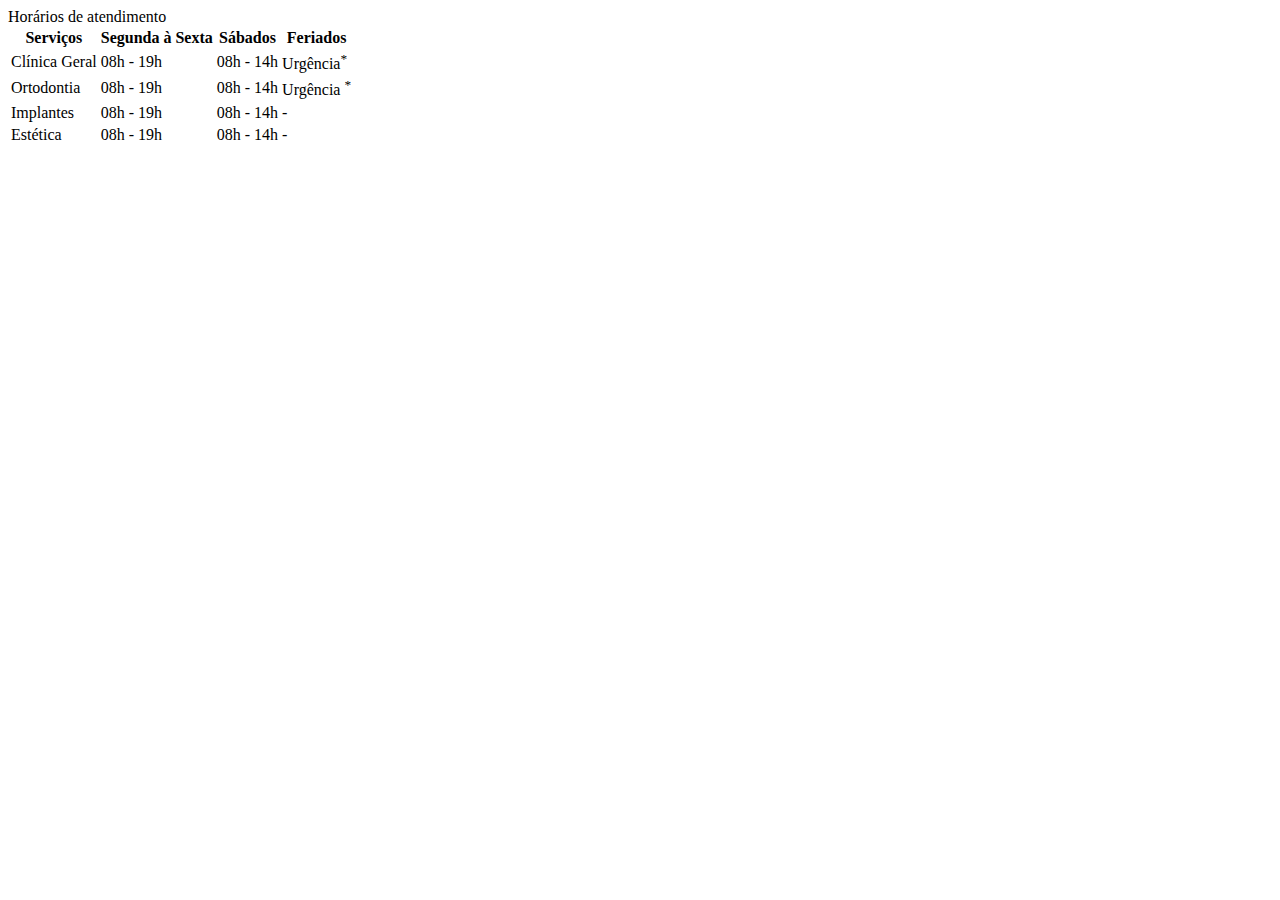
==== atendimento.html @ db996b61 "add atendimento.html and modify index.html" ====
<!DOCTYPE html>
<html lang="en">
<head>
   <meta charset="UTF-8">
   <meta http-equiv="X-UA-Compatible" content="IE=edge">
   <meta name="viewport" content="width=device-width, initial-scale=1.0">
   <title>Document</title>
</head>
<body>
   <table>
      <thead>
        Horários de atendimento
      </thead>

      <tbody>
        <tr>
          <th class="border-right">Serviços</th>
          <th class="border-right">Segunda à Sexta</th>
          <th class="border-right">Sábados</th>
          <th>Feriados</th>
        </tr>

        <tr>
          <td>Clínica Geral</td>
          <td>08h - 19h</td>
          <td>08h - 14h</td>
          <td>Urgência<sup>*</sup></td>
        </tr>

        <tr>
          <td>Ortodontia</td>
          <td>08h - 19h</td>
          <td>08h - 14h</td>
          <td>Urgência <sup>*</sup></td>
        </tr>

        <tr>
          <td>Implantes</td>
          <td>08h - 19h</td>
          <td>08h - 14h</td>
          <td>-</td>
        </tr>

        <tr>
          <td>Estética</td>
          <td>08h - 19h</td>
          <td>08h - 14h</td>
          <td>-</td>
        </tr>
      </tbody>
    </table>
</body>
</html>
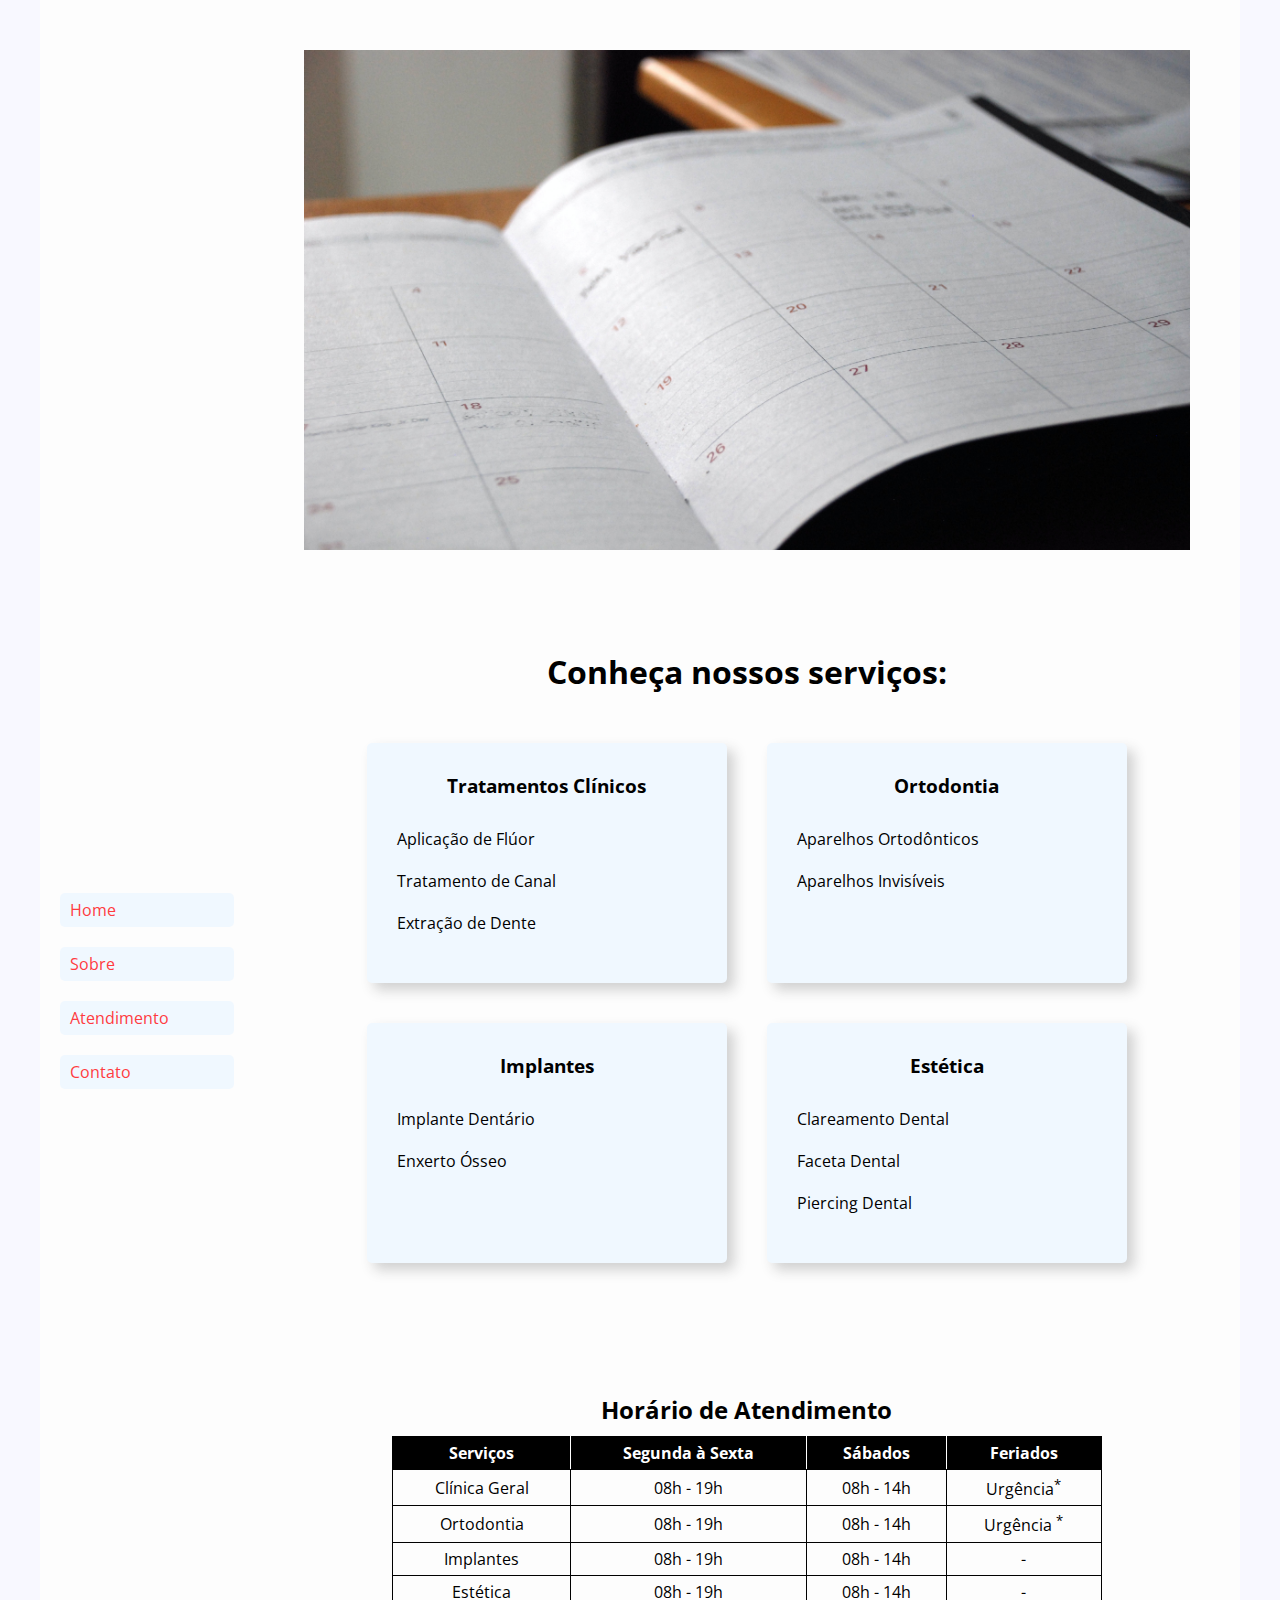
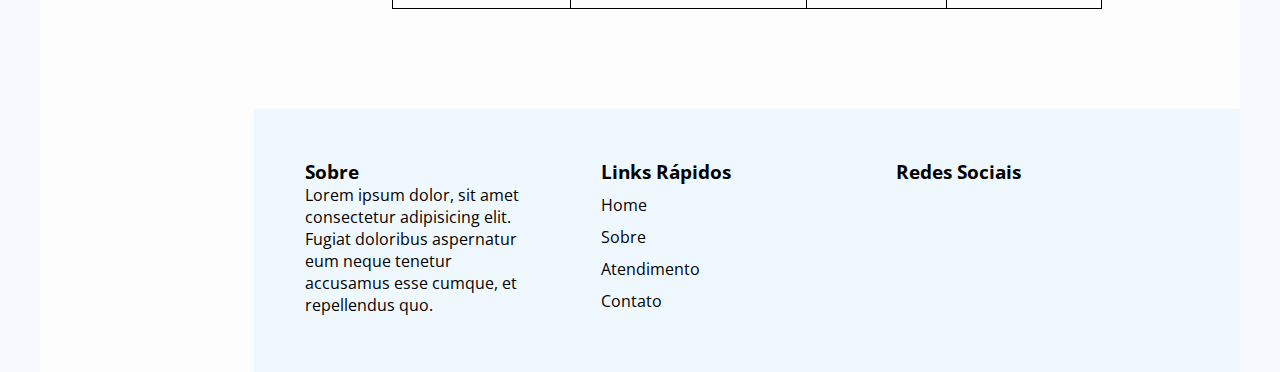
==== commit dc4c0d67: "add new images, sobre.html and modify style.css" ====
--- a/atendimento.html
+++ b/atendimento.html
@@ -1,53 +1,147 @@
 <!DOCTYPE html>
 <html lang="en">
-<head>
-   <meta charset="UTF-8">
-   <meta http-equiv="X-UA-Compatible" content="IE=edge">
-   <meta name="viewport" content="width=device-width, initial-scale=1.0">
-   <title>Document</title>
-</head>
-<body>
-   <table>
-      <thead>
-        Horários de atendimento
-      </thead>
+  <head>
+    <meta charset="UTF-8" />
+    <meta http-equiv="X-UA-Compatible" content="IE=edge" />
+    <meta name="viewport" content="width=device-width, initial-scale=1.0" />
+    <link rel="stylesheet" href="./assets/css/style.css" />
+    <!-- font awesome icons -->
+    <link
+      rel="stylesheet"
+      href="https://cdnjs.cloudflare.com/ajax/libs/font-awesome/6.2.0/css/all.min.css"
+      integrity="sha512-xh6O/CkQoPOWDdYTDqeRdPCVd1SpvCA9XXcUnZS2FmJNp1coAFzvtCN9BmamE+4aHK8yyUHUSCcJHgXloTyT2A=="
+      crossorigin="anonymous"
+      referrerpolicy="no-referrer"
+    />
+    <title>Smiles Odonto Clinic</title>
+  </head>
 
-      <tbody>
-        <tr>
-          <th class="border-right">Serviços</th>
-          <th class="border-right">Segunda à Sexta</th>
-          <th class="border-right">Sábados</th>
-          <th>Feriados</th>
-        </tr>
+  <body>
+    <div class="wrapper">
+      <nav id="navbar">
+        <ul>
+          <li><a href="index.html">Home</a></li>
+          <li><a href="sobre.html">Sobre</a></li>
+          <li><a href="atendimento.html">Atendimento</a></li>
+          <li><a href="contato.html">Contato</a></li>
+        </ul>
+      </nav>
+    <div class="main">
+      <section class="header header-atendimento"></section>
 
-        <tr>
-          <td>Clínica Geral</td>
-          <td>08h - 19h</td>
-          <td>08h - 14h</td>
-          <td>Urgência<sup>*</sup></td>
-        </tr>
+      <section class="content content-atendimento">
+        <div class="description description-atendimento">
+          <h1>Conheça nossos serviços:</h1>
+          <div class="row">
+            <div class="card">
+              <h3>Tratamentos Clínicos</h3>
+              <p>Aplicação de Flúor</p>
+              <p>Tratamento de Canal</p>
+              <p>Extração de Dente</p>
+            </div>
 
-        <tr>
-          <td>Ortodontia</td>
-          <td>08h - 19h</td>
-          <td>08h - 14h</td>
-          <td>Urgência <sup>*</sup></td>
-        </tr>
+            <div class="card">
+              <h3>Ortodontia</h3>
+              <p>Aparelhos Ortodônticos</p>
+              <p>Aparelhos Invisíveis</p>
+            </div>
 
-        <tr>
-          <td>Implantes</td>
-          <td>08h - 19h</td>
-          <td>08h - 14h</td>
-          <td>-</td>
-        </tr>
+            <div class="card">
+              <h3>Implantes</h3>
+              <p>Implante Dentário</p>
+              <p>Enxerto Ósseo</p>
+            </div>
 
-        <tr>
-          <td>Estética</td>
-          <td>08h - 19h</td>
-          <td>08h - 14h</td>
-          <td>-</td>
-        </tr>
-      </tbody>
-    </table>
-</body>
-</html>+            <div class="card">
+              <h3>Estética</h3>
+              <p>Clareamento Dental</p>
+              <p>Faceta Dental</p>
+              <p>Piercing Dental</p>
+            </div>
+          </div>
+        </div>
+
+        <div class="horario-atendimento">
+          <h2>Horário de Atendimento</h2>
+
+          <table>
+            <tr>
+              <th class="border-right">Serviços</th>
+              <th class="border-right">Segunda à Sexta</th>
+              <th class="border-right">Sábados</th>
+              <th>Feriados</th>
+            </tr>
+
+            <tr>
+              <td>Clínica Geral</td>
+              <td>08h - 19h</td>
+              <td>08h - 14h</td>
+              <td>Urgência<sup>*</sup></td>
+            </tr>
+
+            <tr>
+              <td>Ortodontia</td>
+              <td>08h - 19h</td>
+              <td>08h - 14h</td>
+              <td>Urgência <sup>*</sup></td>
+            </tr>
+
+            <tr>
+              <td>Implantes</td>
+              <td>08h - 19h</td>
+              <td>08h - 14h</td>
+              <td>-</td>
+            </tr>
+
+            <tr>
+              <td>Estética</td>
+              <td>08h - 19h</td>
+              <td>08h - 14h</td>
+              <td>-</td>
+            </tr>
+       
+        </table>
+        </div>
+      </section>
+
+      <section class="footer">
+        <div class="footer-container">
+          <div class="footer-left">
+            <h3>Sobre</h3>
+            <p>
+              Lorem ipsum dolor, sit amet consectetur adipisicing elit. Fugiat
+              doloribus aspernatur eum neque tenetur accusamus esse cumque, et
+              repellendus quo.
+            </p>
+          </div>
+
+          <div class="footer-center">
+            <h3>Links Rápidos</h3>
+            <ul>
+              <li><a href="index.html">Home</a></li>
+              <li><a href="sobre.html">Sobre</a></li>
+              <li><a href="atendimento.html">Atendimento</a></li>
+              <li><a href="contato.html">Contato</a></li>
+            </ul>
+          </div>
+
+          <div class="footer-right">
+            <h3>Redes Sociais</h3>
+
+            <ul>
+              <li>
+                <a href=""><i class="fa-brands fa-instagram"></i></a>
+              </li>
+              <li>
+                <a href=""><i class="fa-brands fa-facebook"></i></a>
+              </li>
+              <li>
+                <a href=""><i class="fa-brands fa-linkedin"></i></a>
+              </li>
+            </ul>
+          </div>
+        </div>
+      </section>
+    </div>
+  </body>
+</html>
--- a/assets/css/style.css
+++ b/assets/css/style.css
@@ -0,0 +1,311 @@
+@import url(https://fonts.googleapis.com/css?family=Open+Sans:400,500,300,700);
+
+* {
+  font-family: Open Sans;
+  margin: 0;
+  padding: 0;
+}
+
+body {
+  background-color: ghostwhite;
+  display: flex;
+  justify-content: center;
+}
+
+a {
+  text-decoration: none;
+  color: inherit;
+}
+
+.wrapper,
+.main,
+.header,
+.content,
+.footer {
+  background-color: #fdfdfd;
+}
+
+.wrapper {
+  display: flex;
+  width: 1200px;
+  margin: 0 auto;
+  align-items: center;
+}
+
+#navbar {
+  width: 15%;
+  padding: 10px 20px 0px;
+}
+
+#navbar ul li {
+  list-style-type: none;
+  line-height: 1.5rem;
+  background-color: aliceblue;
+  border-radius: 5px;
+  margin: 20px 0;
+  padding: 5px 10px;
+  cursor: pointer;
+}
+
+#navbar ul li a {
+  color: #ff3b3f;
+}
+
+.main {
+  width: 85%;
+}
+
+.header {
+  display: flex;
+  align-items: center;
+  justify-content: center;
+  min-height: 150px;
+  background-color: aliceblue;
+}
+
+.header p {
+  color: #ff3b3f;
+  text-transform: uppercase;
+  font-weight: bold;
+  font-size: 18px;
+  padding: 5px 10px;
+  border-radius: 5px;
+}
+
+.logo img {
+  width: 100px;
+  margin-right: 30px;
+  cursor: pointer;
+}
+
+.content {
+  width: 90%;
+  margin: 50px auto 100px;
+}
+
+.description {
+  display: flex;
+  flex-flow: column;
+  align-items: center;
+  justify-content: center;
+}
+
+.description h2,
+.description p,
+.description img {
+  margin-bottom: 20px;
+}
+
+.description img {
+  box-sizing: border-box;
+  width: 100%;
+}
+
+.form-container {
+  width: 60%;
+  margin-top: 50px;
+}
+
+.form-container form h2 {
+  text-align: center;
+}
+
+.form-container label {
+  padding-left: 10px;
+}
+
+.form-container form input[type="text"],
+.form-container form input[type="email"],
+.form-container form select {
+  display: block;
+  width: 100%;
+  box-sizing: border-box;
+  background-color: aliceblue;
+  height: 30px;
+  margin-bottom: 5px;
+  padding-left: 10px;
+  border: none;
+  border-radius: 20px;
+  outline: none;
+}
+
+.form-container input[id="consentimento"] {
+  height: 15px;
+  margin: 15px 10px;
+}
+
+.form-container button[type="submit"] {
+  display: block;
+  background-color: aliceblue;
+  border: none;
+  border-radius: 3px;
+  padding: 10px;
+  color: #ff3b3f;
+  font-weight: bold;
+  font-size: 20px;
+  text-transform: uppercase;
+  margin: 0 auto;
+}
+
+.footer {
+  background-color: aliceblue;
+  padding: 50px;
+}
+
+.footer-container {
+  display: flex;
+  justify-content: space-around;
+}
+
+.footer-container ul li {
+  list-style-type: none;
+}
+
+.footer-left,
+.footer-center,
+.footer-right {
+  width: 33%;
+}
+
+.footer-left p {
+  width: 80%;
+}
+
+.footer-center ul li {
+  margin: 10px 0;
+}
+
+.footer-right ul {
+  display: flex;
+  margin-top: 30px;
+}
+
+.footer-right ul li {
+  margin-right: 30px;
+}
+
+.footer-right ul li i {
+  font-size: 50px;
+}
+
+/* about us */
+.header-sobre {
+  margin: 50px;
+  background-image: url("/assets/images/office.jpg");
+  background-size: cover;
+  height: 500px;
+}
+
+.description-sobre p {
+  text-indent: 30px;
+  text-align: justify;
+}
+
+.info {
+  display: flex;
+  align-items: center;
+  justify-content: center;
+  gap: 20px;
+  padding-left: 50px;
+  margin-top: 50px;
+}
+
+.info-map img {
+  width: 100%;
+}
+
+.info-description {
+  background-color: aliceblue;
+  width: 100%;
+  padding: 20px;
+  border-radius: 10px;
+}
+.info-description p {
+  margin-bottom: 10px;
+  /* width: 85%; */
+}
+
+/* atendimento */
+
+.header-atendimento {
+  margin: 50px;
+  background-image: url("/assets/images/calendar.jpg");
+  background-size: cover;
+  height: 500px;
+}
+
+.description-atendimento {
+  margin: 100px 0;
+}
+
+.description-atendimento h1 {
+  margin-bottom: 30px;
+}
+
+.row {
+  display: flex;
+  justify-content: center;
+  align-items: center;
+  flex-wrap: wrap;
+}
+
+.card {
+  display: flex;
+  flex-flow: column;
+  background-color: aliceblue;
+  border-radius: 5px;
+  box-shadow: 7px 7px 13px 0px rgba(50, 50, 50, 0.22);
+  padding: 30px;
+  margin: 20px;
+  width: 300px;
+  height: 180px;
+}
+
+.card h3 {
+  margin: 0 auto 30px;
+}
+
+.horario-atendimento {
+  display: flex;
+  flex-flow: column;
+  align-items: center;
+}
+
+.horario-atendimento h2 {
+  margin: 10px;
+}
+
+/* table - atendimento */
+table,
+th,
+td {
+  border: 1px solid black;
+  border-collapse: collapse;
+}
+
+table {
+  width: 80%;
+}
+
+
+
+th {
+  color: white;
+  background-color: black;
+}
+
+.border-right {
+  border-right-color: white;
+}
+
+th,
+td {
+  padding: 5px 10px;
+  text-align: center;
+}
+
+tr:hover {
+  background-color: aliceblue;
+}
+
+
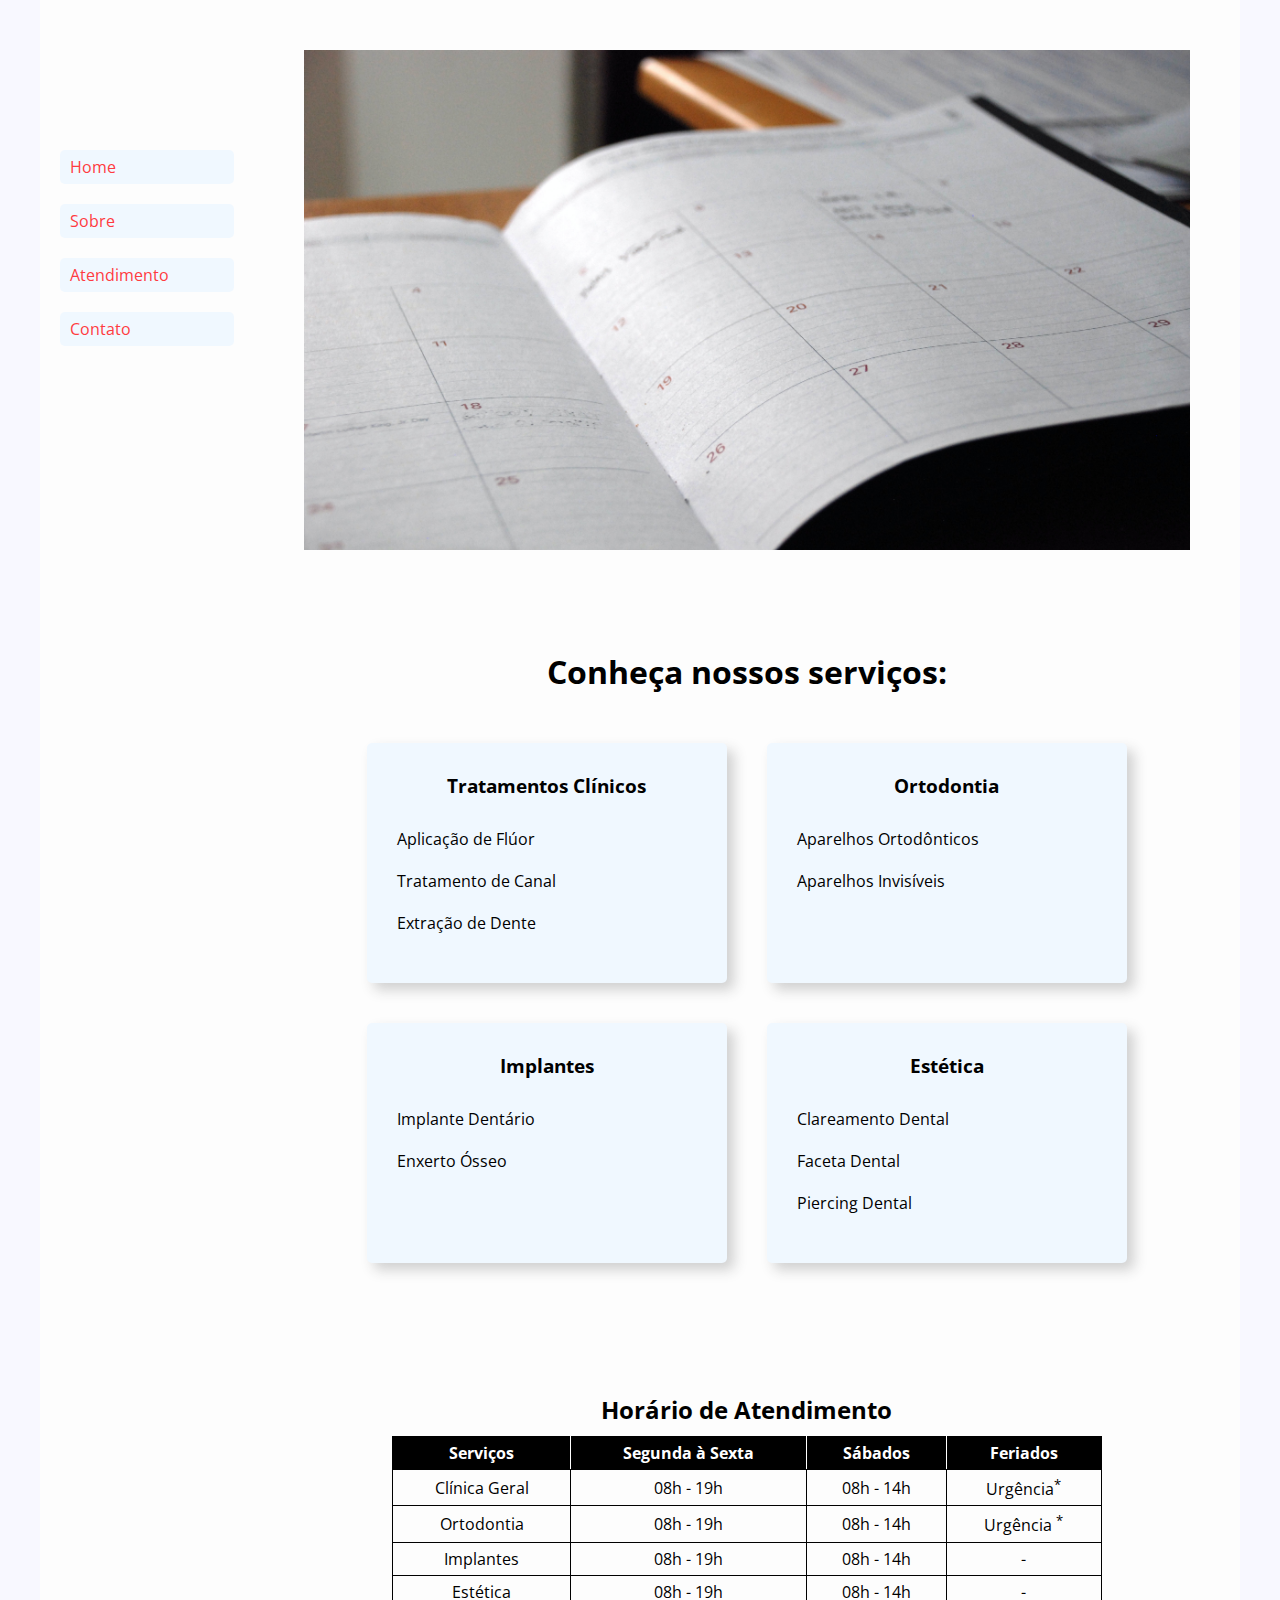
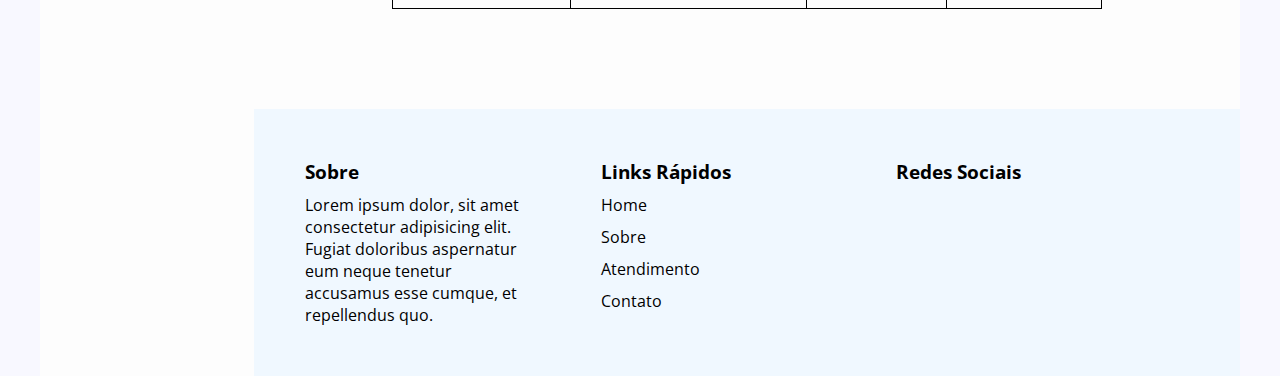
==== commit b1c0807a: "add a reset button on the form and finish style" ====
--- a/atendimento.html
+++ b/atendimento.html
@@ -130,13 +130,13 @@
 
             <ul>
               <li>
-                <a href=""><i class="fa-brands fa-instagram"></i></a>
+                <a href="https://www.instagram.com/" target="_blank"><i class="fa-brands fa-square-instagram"></i></a>
               </li>
               <li>
-                <a href=""><i class="fa-brands fa-facebook"></i></a>
+                <a href="https://www.facebook.com/" target="_blank"><i class="fa-brands fa-facebook"></i></a>
               </li>
               <li>
-                <a href=""><i class="fa-brands fa-linkedin"></i></a>
+                <a href="https://www.linkedin.com/" target="_blank"><i class="fa-brands fa-linkedin"></i></a>
               </li>
             </ul>
           </div>
--- a/assets/css/style.css
+++ b/assets/css/style.css
@@ -29,12 +29,12 @@
   display: flex;
   width: 1200px;
   margin: 0 auto;
-  align-items: center;
 }
 
 #navbar {
   width: 15%;
   padding: 10px 20px 0px;
+  margin-top: 120px;
 }
 
 #navbar ul li {
@@ -106,6 +106,10 @@
   margin-top: 50px;
 }
 
+.form-container form {
+  line-height: 2.5;
+}
+
 .form-container form h2 {
   text-align: center;
 }
@@ -129,16 +133,35 @@
   outline: none;
 }
 
+.form-container form textarea {
+  width: 100%;
+  box-sizing: border-box;
+  background-color: aliceblue;
+  border: none;
+  border-radius: 10px;
+}
+
 .form-container input[id="consentimento"] {
   height: 15px;
   margin: 15px 10px;
 }
 
-.form-container button[type="submit"] {
-  display: block;
+.form-container form textarea {
+  margin-top: 10px;
+}
+
+.form-container .form-buttons {
+  display: flex;
+  justify-content: space-around;
+  margin-top: 50px;
+}
+
+.form-container button[type="submit"],
+.form-container button[type="reset"] {
+  width: 150px;
   background-color: aliceblue;
   border: none;
-  border-radius: 3px;
+  border-radius: 5px;
   padding: 10px;
   color: #ff3b3f;
   font-weight: bold;
@@ -169,6 +192,7 @@
 
 .footer-left p {
   width: 80%;
+  margin-top: 10px;
 }
 
 .footer-center ul li {
@@ -226,7 +250,6 @@
 }
 
 /* atendimento */
-
 .header-atendimento {
   margin: 50px;
   background-image: url("/assets/images/calendar.jpg");
@@ -309,3 +332,61 @@
 }
 
 
+/* contact */
+
+.header-contact {
+  margin: 50px;
+  background-image: url("/assets/images/contato.jpg");
+  background-size: cover;
+  height: 500px;
+}
+
+.content-contact {
+  display: flex;
+  flex-flow: column;
+  justify-content: center;
+  align-items: center;
+}
+
+.info-contact {
+  display: flex;
+  align-items: center;
+}
+
+.card-contact {
+  width: 250px;
+  height: 150px;
+  display: flex;
+  flex-flow: column;
+  justify-content: center;
+  align-items: center;
+  margin: 10px;
+  border: 2px solid rgb(83, 123, 136);
+}
+
+.card-contact a,
+.card-contact h3 {
+  margin-bottom: 20px;
+}
+.card-contact a i{
+  font-size: 50px;
+  color: rgb(83, 123, 136);
+}
+
+hr {
+  width: 50%;
+  margin: auto;
+}
+
+.location {
+  display: flex;
+  flex-flow: column;
+  justify-content: center;
+  align-items: center;
+  margin: 50px 0 100px;
+}
+
+.location h3,
+.location p {
+  margin-bottom: 20px;
+}